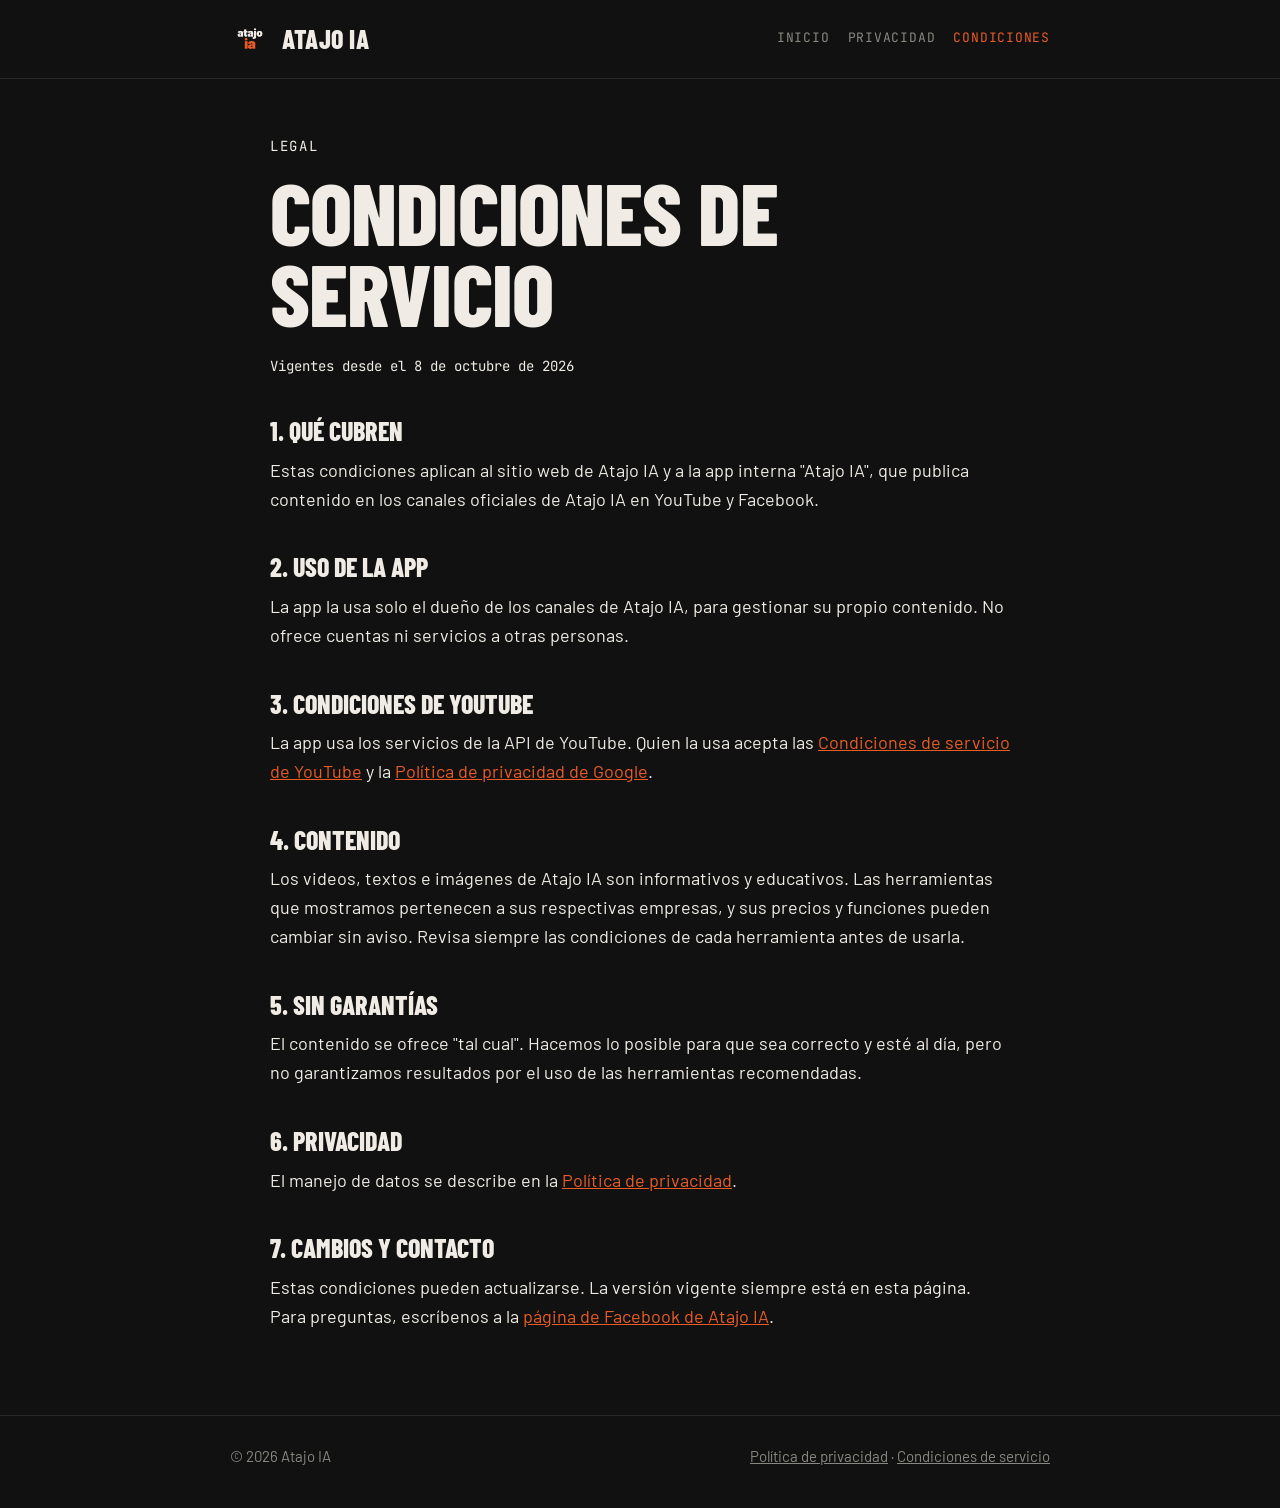
==== condiciones.html @ 86c1506c "Web de Atajo IA: inicio, privacidad y condiciones Co-Authored-By: Claude Opus 5.5 <noreply@anthropic" ====
<!doctype html>
<html lang="es">
<head>
<meta charset="utf-8">
<meta name="viewport" content="width=device-width,initial-scale=1">
<title>Condiciones de servicio · Atajo IA</title>
<link rel="icon" href="logo.png">
<link rel="preconnect" href="https://fonts.googleapis.com">
<link rel="preconnect" href="https://fonts.gstatic.com" crossorigin>
<link href="https://fonts.googleapis.com/css2?family=Barlow:wght@400;600&family=Barlow+Condensed:wght@800&family=JetBrains+Mono:wght@500&display=swap" rel="stylesheet">
<link rel="stylesheet" href="estilo.css">
</head>
<body>
<header><div class="caja">
  <a class="marca" href="./"><img src="logo.png" alt="">Atajo IA</a>
  <nav><a href="./">Inicio</a><a href="privacidad.html">Privacidad</a><a href="condiciones.html" aria-current="page">Condiciones</a></nav>
</div></header>

<main class="caja doc">
  <p class="etiqueta">Legal</p>
  <h1>Condiciones de servicio</h1>
  <p class="fecha">Vigentes desde el 8 de octubre de 2026</p>

  <h2>1. Qué cubren</h2>
  <p>Estas condiciones aplican al sitio web de Atajo IA y a la app interna "Atajo IA", que publica contenido en los canales oficiales de Atajo IA en YouTube y Facebook.</p>

  <h2>2. Uso de la app</h2>
  <p>La app la usa solo el dueño de los canales de Atajo IA, para gestionar su propio contenido. No ofrece cuentas ni servicios a otras personas.</p>

  <h2>3. Condiciones de YouTube</h2>
  <p>La app usa los servicios de la API de YouTube. Quien la usa acepta las <a href="https://www.youtube.com/t/terms">Condiciones de servicio de YouTube</a> y la <a href="https://policies.google.com/privacy">Política de privacidad de Google</a>.</p>

  <h2>4. Contenido</h2>
  <p>Los videos, textos e imágenes de Atajo IA son informativos y educativos. Las herramientas que mostramos pertenecen a sus respectivas empresas, y sus precios y funciones pueden cambiar sin aviso. Revisa siempre las condiciones de cada herramienta antes de usarla.</p>

  <h2>5. Sin garantías</h2>
  <p>El contenido se ofrece "tal cual". Hacemos lo posible para que sea correcto y esté al día, pero no garantizamos resultados por el uso de las herramientas recomendadas.</p>

  <h2>6. Privacidad</h2>
  <p>El manejo de datos se describe en la <a href="privacidad.html">Política de privacidad</a>.</p>

  <h2>7. Cambios y contacto</h2>
  <p>Estas condiciones pueden actualizarse. La versión vigente siempre está en esta página. Para preguntas, escríbenos a la <a href="https://www.facebook.com/atajoialatam">página de Facebook de Atajo IA</a>.</p>
</main>

<footer><div class="caja">
  <span>© 2026 Atajo IA</span>
  <span><a href="privacidad.html">Política de privacidad</a> · <a href="condiciones.html">Condiciones de servicio</a></span>
</div></footer>
</body>
</html>
---- estilo.css ----
:root{--fondo:#111111;--panel:#1A1A18;--linea:#282826;--texto:#F0ECE5;--suave:#888880;--fuego:#E85D26}
*{box-sizing:border-box;margin:0;padding:0}
html{background:var(--fondo)}
body{background:var(--fondo);color:var(--texto);font-family:Barlow,system-ui,sans-serif;font-size:18px;line-height:1.6;-webkit-font-smoothing:antialiased}
a{color:var(--fuego)}
a:hover{color:var(--texto)}
.caja{max-width:860px;margin:0 auto;padding:0 20px}
header{border-bottom:1px solid var(--linea)}
header .caja{display:flex;align-items:center;justify-content:space-between;gap:16px;padding-top:18px;padding-bottom:18px}
.marca{display:flex;align-items:center;gap:12px;text-decoration:none;color:var(--texto);font-family:'Barlow Condensed',sans-serif;font-weight:800;font-size:26px;letter-spacing:.02em;text-transform:uppercase}
.marca img{width:40px;height:40px;border-radius:50%}
nav{display:flex;gap:18px;flex-wrap:wrap}
nav a{color:var(--suave);text-decoration:none;font-family:'JetBrains Mono',monospace;font-size:13px;text-transform:uppercase;letter-spacing:.06em}
nav a:hover,nav a[aria-current]{color:var(--fuego)}
.etiqueta{font-family:'JetBrains Mono',monospace;color:var(--fuego);font-size:14px;letter-spacing:.12em;text-transform:uppercase}
h1{font-family:'Barlow Condensed',sans-serif;font-weight:800;text-transform:uppercase;line-height:.92;letter-spacing:-.01em;font-size:clamp(56px,13vw,132px);margin:14px 0 22px}
h1 em{font-style:normal;color:var(--fuego)}
.portada{padding:72px 0 56px}
.portada p{font-size:22px;max-width:620px;color:var(--texto)}
.redes{display:grid;grid-template-columns:repeat(auto-fit,minmax(220px,1fr));gap:14px;margin:40px 0 72px}
.red{display:block;background:var(--panel);border:1px solid var(--linea);border-left:4px solid var(--fuego);padding:20px;text-decoration:none;color:var(--texto)}
.red:hover{border-color:var(--fuego);color:var(--texto)}
.red b{display:block;font-family:'Barlow Condensed',sans-serif;font-size:28px;text-transform:uppercase}
.red span{font-family:'JetBrains Mono',monospace;font-size:14px;color:var(--suave)}
.series{border-top:1px solid var(--linea);padding:48px 0 64px}
.series h2,.doc h2{font-family:'Barlow Condensed',sans-serif;font-weight:800;text-transform:uppercase;font-size:34px;line-height:1.1;margin:0 0 18px}
.series ul{list-style:none;display:grid;gap:10px}
.series li{display:flex;gap:14px;align-items:baseline;border-bottom:1px solid var(--linea);padding-bottom:10px}
.series li span{font-family:'JetBrains Mono',monospace;color:var(--fuego);font-size:13px;min-width:92px;text-transform:uppercase}
.doc{padding:56px 0 72px;max-width:740px}
.doc h1{font-size:clamp(48px,10vw,88px)}
.doc h2{font-size:26px;margin-top:40px;margin-bottom:10px}
.doc p,.doc li{margin-bottom:12px;color:var(--texto)}
.doc ul{padding-left:22px}
.fecha{font-family:'JetBrains Mono',monospace;color:var(--suave);font-size:14px}
footer{border-top:1px solid var(--linea);padding:28px 0 40px;color:var(--suave);font-size:15px}
footer .caja{display:flex;justify-content:space-between;gap:16px;flex-wrap:wrap}
footer a{color:var(--suave)}
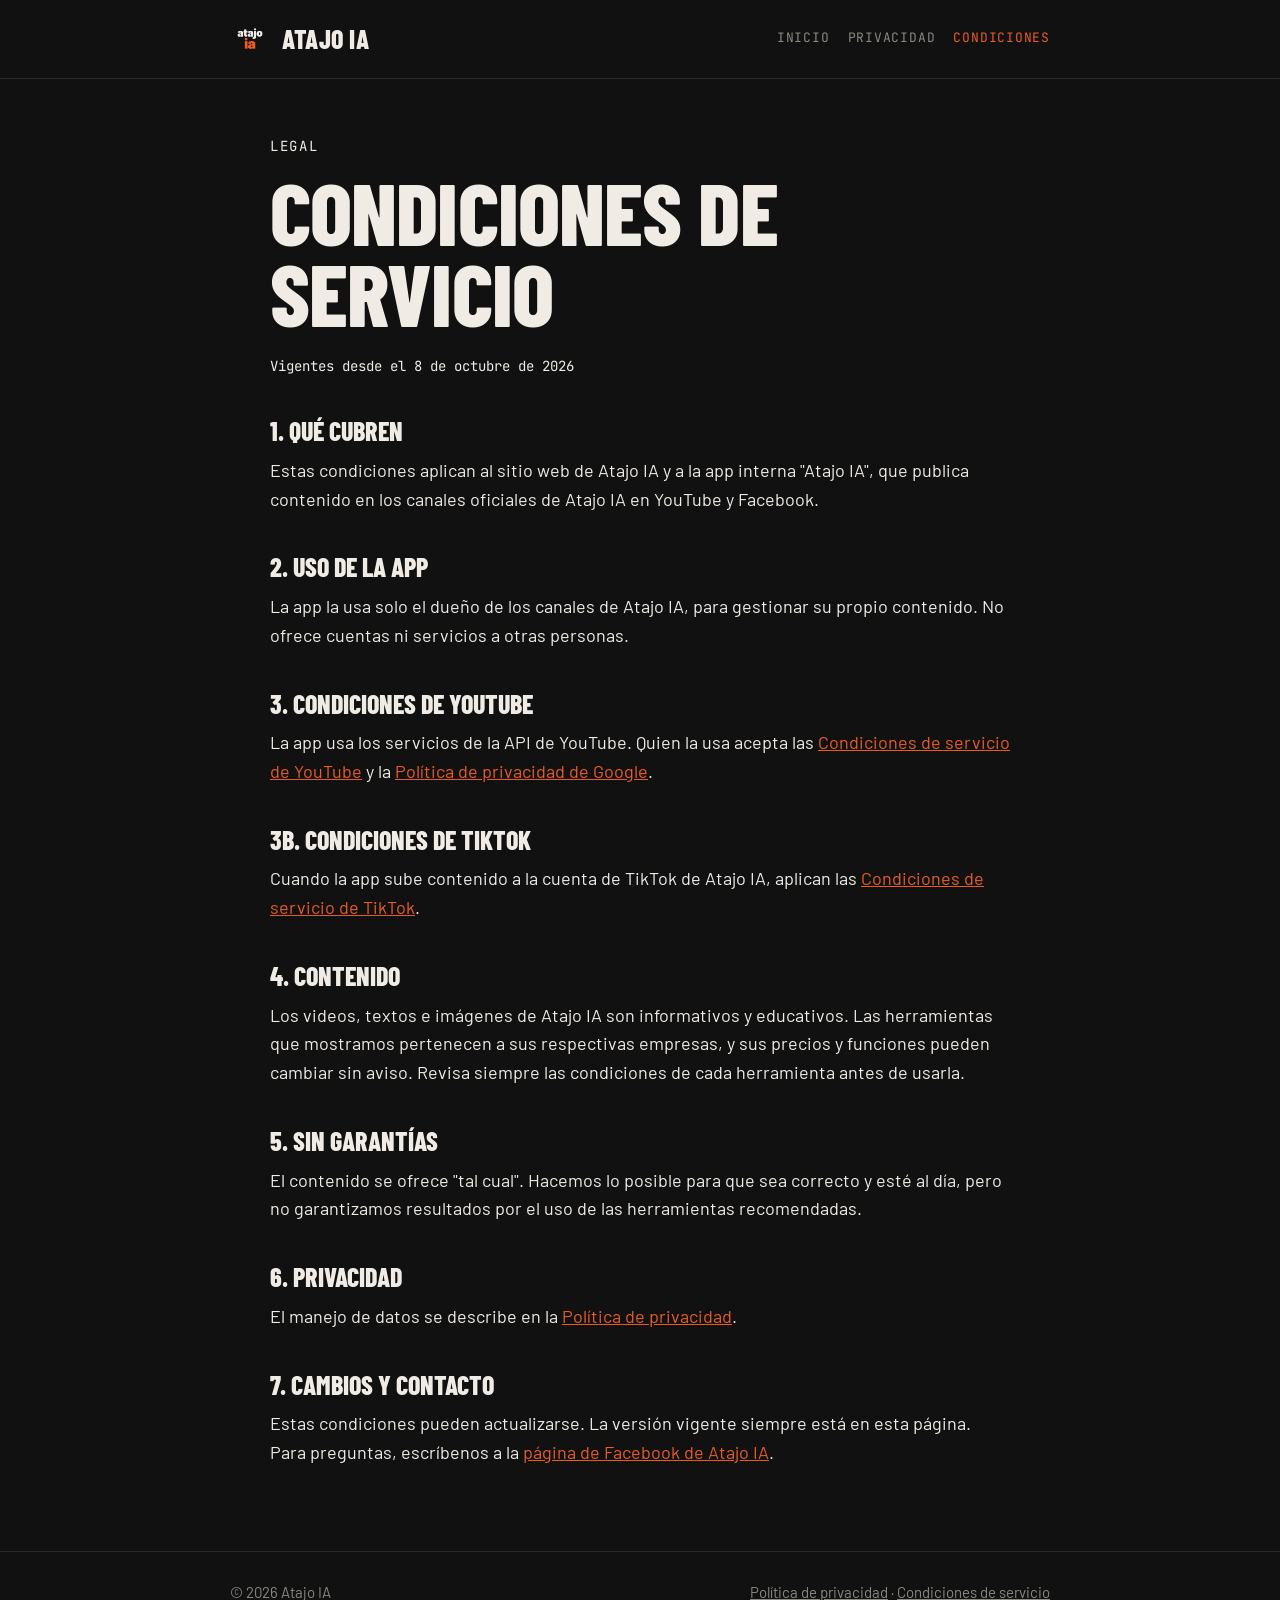
==== commit a97802da: "TikTok: página de retorno de la autorización y política Co-Authored-By: Claude Opus 5.5 <noreply@ant" ====
--- a/condiciones.html
+++ b/condiciones.html
@@ -30,6 +30,9 @@
   <h2>3. Condiciones de YouTube</h2>
   <p>La app usa los servicios de la API de YouTube. Quien la usa acepta las <a href="https://www.youtube.com/t/terms">Condiciones de servicio de YouTube</a> y la <a href="https://policies.google.com/privacy">Política de privacidad de Google</a>.</p>
 
+  <h2>3b. Condiciones de TikTok</h2>
+  <p>Cuando la app sube contenido a la cuenta de TikTok de Atajo IA, aplican las <a href="https://www.tiktok.com/legal/page/global/terms-of-service/es">Condiciones de servicio de TikTok</a>.</p>
+
   <h2>4. Contenido</h2>
   <p>Los videos, textos e imágenes de Atajo IA son informativos y educativos. Las herramientas que mostramos pertenecen a sus respectivas empresas, y sus precios y funciones pueden cambiar sin aviso. Revisa siempre las condiciones de cada herramienta antes de usarla.</p>
 
